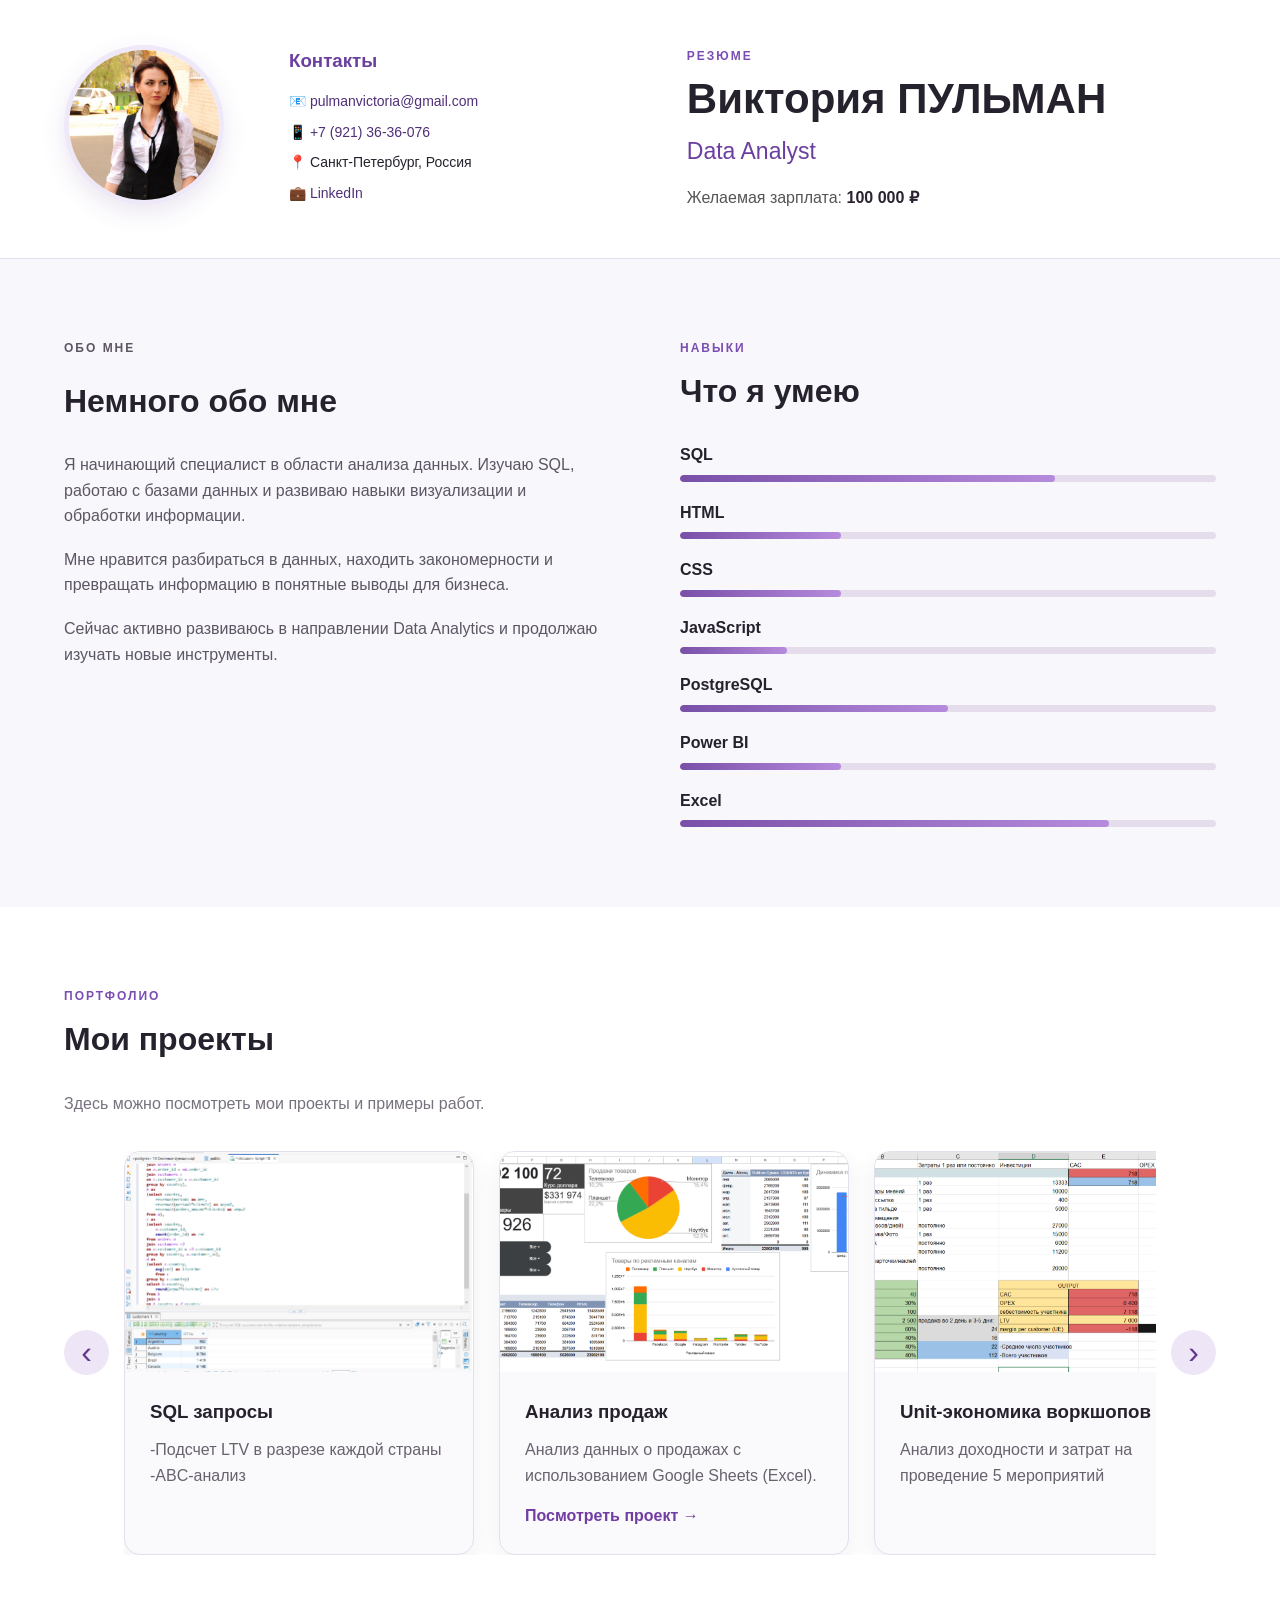
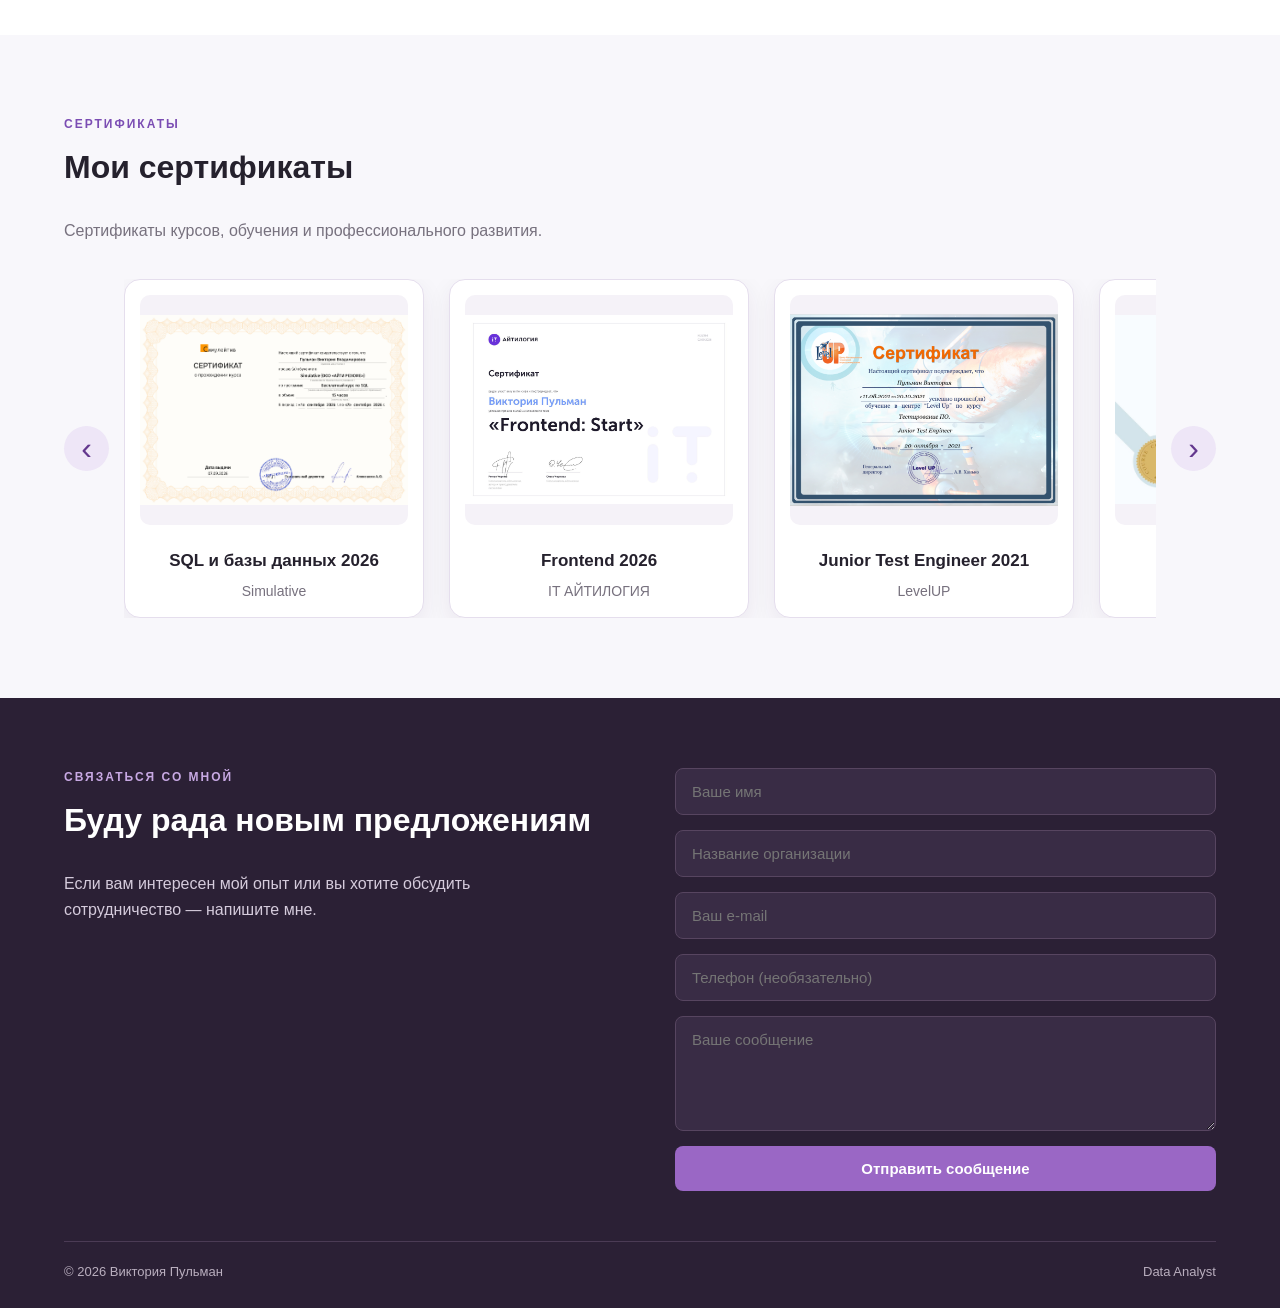
==== index.html @ e67d37b2 "Add files via upload" ====
<!DOCTYPE html>
<html lang="ru">

<head>
    <meta charset="UTF-8">

    <!-- Чтобы сайт нормально отображался на телефоне -->
    <meta name="viewport" content="width=device-width, initial-scale=1.0">

    <title>Моё резюме | Виктория ПУЛЬМАН</title>

    <!-- Подключаем наш CSS-файл -->
    <link rel="stylesheet" href="style.css">


    <!-- Yandex.Metrika counter -->
    <script type="text/javascript">
        (function (m, e, t, r, i, k, a) {
            m[i] = m[i] || function () { (m[i].a = m[i].a || []).push(arguments) };
            m[i].l = 1 * new Date();
            for (var j = 0; j < document.scripts.length; j++) { if (document.scripts[j].src === r) { return; } }
            k = e.createElement(t), a = e.getElementsByTagName(t)[0], k.async = 1, k.src = r, a.parentNode.insertBefore(k, a)
        })(window, document, 'script', 'https://mc.yandex.ru/metrika/tag.js?id=112445713', 'ym');

        ym(112445713, 'init', { ssr: true, webvisor: true, clickmap: true, ecommerce: "dataLayer", referrer: document.referrer, url: location.href, accurateTrackBounce: true, trackLinks: true });
    </script>
    <noscript>
        <div><img src="https://mc.yandex.ru/watch/112445713" style="position:absolute; left:-9999px;" alt="" /></div>
    </noscript>
    <!-- /Yandex.Metrika counter -->



</head>

<body>

    <!-- =====================================================
         ШАПКА САЙТА
         ===================================================== -->

    <header class="header">

        <div class="header-container">

            <!-- ФОТО -->
            <div class="photo-block">

                <!-- ЗАМЕНИ ФАЙЛ "my-photo.jpg" на своё фото -->
                <img src="photo.jpg" alt="Моё фото" class="profile-photo">

            </div>


            <!-- КОНТАКТЫ СЛЕВА -->
            <div class="contacts">

                <h3>Контакты</h3>

                <!-- ЗАМЕНИ на свои данные -->

                <p>
                    📧
                    <a href="mailto:pulmanvictoria@gmail.com">
                        pulmanvictoria@gmail.com
                    </a>
                </p>

                <p>
                    📱
                    <a href="tel:+7213636076">
                        +7 (921) 36-36-076
                    </a>
                </p>

                <p>
                    📍 Санкт-Петербург, Россия
                </p>

                <p>
                    💼
                    <a href="https://www.linkedin.com/in/victoria-pulman-507840236/" target="_blank">
                        LinkedIn
                    </a>
                </p>

            </div>


            <!-- ФИО / ДОЛЖНОСТЬ / ЗАРПЛАТА -->
            <div class="person-info">

                <!-- ЗАМЕНИ НА СВОИ ДАННЫЕ -->

                <p class="label">РЕЗЮМЕ</p>

                <h1>Виктория ПУЛЬМАН</h1>

                <h2>Data Analyst</h2>

                <p class="salary">
                    Желаемая зарплата:
                    <strong>100 000 ₽</strong>
                </p>

            </div>

        </div>

    </header>



    <!-- =====================================================
         БЛОК "ОБО МНЕ + НАВЫКИ"
         ===================================================== -->

    <section class="about-section">

        <div class="section-container">

            <!-- ЛЕВАЯ ЧАСТЬ -->
            <div class="about">

                <p class="section-label">ОБО МНЕ</p>

                <h2>Немного обо мне</h2>

                <!-- ЗАМЕНИ ТЕКСТ НА СВОЙ -->

                <p>
                    Я начинающий специалист в области анализа данных.
                    Изучаю SQL, работаю с базами данных и развиваю
                    навыки визуализации и обработки информации.
                </p>

                <p>
                    Мне нравится разбираться в данных, находить
                    закономерности и превращать информацию в понятные
                    выводы для бизнеса.
                </p>

                <p>
                    Сейчас активно развиваюсь в направлении
                    Data Analytics и продолжаю изучать новые инструменты.
                </p>

            </div>


            <!-- ПРАВАЯ ЧАСТЬ — НАВЫКИ -->
            <div class="skills">

                <p class="section-label">НАВЫКИ</p>

                <h2>Что я умею</h2>

                <div class="skills-list">

                    <!-- Здесь можно добавлять новые навыки -->

                    <div class="skill">
                        <span>SQL</span>
                        <div class="skill-line">
                            <div class="skill-progress sql"></div>
                        </div>
                    </div>

                    <div class="skill">
                        <span>HTML</span>
                        <div class="skill-line">
                            <div class="skill-progress html"></div>
                        </div>
                    </div>

                    <div class="skill">
                        <span>CSS</span>
                        <div class="skill-line">
                            <div class="skill-progress css"></div>
                        </div>
                    </div>

                    <div class="skill">
                        <span>JavaScript</span>
                        <div class="skill-line">
                            <div class="skill-progress js"></div>
                        </div>
                    </div>

                    <div class="skill">
                        <span>PostgreSQL</span>
                        <div class="skill-line">
                            <div class="skill-progress postgres"></div>
                        </div>
                    </div>

                    <div class="skill">
                        <span>Power BI</span>
                        <div class="skill-line">
                            <div class="skill-progress powerbi"></div>
                        </div>
                    </div>

                    <div class="skill">
                        <span>Excel</span>
                        <div class="skill-line">
                            <div class="skill-progress excel"></div>
                        </div>
                    </div>

                </div>

            </div>

        </div>

    </section>



    <!-- =====================================================
         ПРОЕКТЫ И ПОРТФОЛИО
         ===================================================== -->

    <section class="portfolio-section">

        <div class="section-container">

            <p class="section-label">ПОРТФОЛИО</p>

            <h2>Мои проекты</h2>

            <p class="section-description">
                Здесь можно посмотреть мои проекты и примеры работ.
            </p>


            <!-- КОНТЕЙНЕР "ПАРОВОЗИК" -->

            <div class="carousel">

                <!-- Кнопка назад -->
                <button class="carousel-button prev" onclick="moveCarousel('portfolio', -1)">
                    ‹
                </button>


                <!-- Окно с карточками -->

                <div class="carousel-window">

                    <div class="carousel-track" id="portfolio-track">


                        <!-- =========================
                             ПРОЕКТ 0
                             ========================= -->

                        <div class="portfolio-card">
                            <!-- Картинка + лупа -->
                            <div class="portfolio-image-wrapper">
                                <!-- ЗАМЕНИ project1.jpg на свою картинку -->

                                <img src="project/p0.png" alt="Проект 1" class="portfolio-image"
                                    onclick="openGallery('portfolio', 0)">

                                <span class="zoom-icon" aria-hidden="true"> <svg viewBox="0 0 24 24">
                                        <circle cx="10.5" cy="10.5" r="6.5"></circle>
                                        <line x1="16" y1="16" x2="21" y2="21"></line>
                                    </svg> </span>

                            </div>

                            <div class="portfolio-content">

                                <!-- ЗАМЕНИ НАЗВАНИЕ -->

                                <h3>SQL запросы</h3>

                                <!-- ЗАМЕНИ ОПИСАНИЕ -->

                                <p>
                                    -Подсчет LTV в разрезе каждой страны
                                    -ABC-анализ
                                </p>

                                <!-- ЗАМЕНИ ССЫЛКУ 

                                <a href="https://docs.google.com/spreadsheets/d/1Dqr5IG_RH61yx9LAvarC9wrrlHEkzP76l_-qqyMMwNM/edit?usp=sharing"
                                    class="project-link" target="_blank" rel="noopener noreferrer">

                                    Посмотреть проект →
                                </a>-->

                            </div>

                        </div>
                        <!-- =========================
                             ПРОЕКТ 1
                             ========================= -->

                        <div class="portfolio-card">
                            <!-- Картинка + лупа -->
                            <div class="portfolio-image-wrapper">
                                <!-- ЗАМЕНИ project1.jpg на свою картинку -->

                                <img src="project/p1.png" alt="Проект 1" class="portfolio-image"
                                    onclick="openGallery('portfolio', 2)">

                                <span class="zoom-icon" aria-hidden="true"> <svg viewBox="0 0 24 24">
                                        <circle cx="10.5" cy="10.5" r="6.5"></circle>
                                        <line x1="16" y1="16" x2="21" y2="21"></line>
                                    </svg> </span>
                            </div>

                            <div class="portfolio-content">

                                <!-- ЗАМЕНИ НАЗВАНИЕ -->

                                <h3>Анализ продаж</h3>

                                <!-- ЗАМЕНИ ОПИСАНИЕ -->

                                <p>
                                    Анализ данных о продажах с использованием
                                    Google Sheets (Excel).
                                </p>

                                <!-- ЗАМЕНИ ССЫЛКУ -->

                                <a href="https://docs.google.com/spreadsheets/d/1Dqr5IG_RH61yx9LAvarC9wrrlHEkzP76l_-qqyMMwNM/edit?usp=sharing"
                                    class="project-link" target="_blank" rel="noopener noreferrer">

                                    Посмотреть проект →
                                </a>

                            </div>

                        </div>


                        <!-- =========================
                             ПРОЕКТ 2
                             ========================= -->

                        <div class="portfolio-card">
                            <!-- Картинка + лупа -->
                            <div class="portfolio-image-wrapper">
                                <!-- ЗАМЕНИ project1.jpg на свою картинку -->

                                <img src="project/p2.png" alt="Проект 2" class="portfolio-image"
                                    onclick="openGallery('portfolio', 3)">

                                <span class="zoom-icon" aria-hidden="true"> <svg viewBox="0 0 24 24">
                                        <circle cx="10.5" cy="10.5" r="6.5"></circle>
                                        <line x1="16" y1="16" x2="21" y2="21"></line>
                                    </svg> </span>
                            </div>

                            <div class="portfolio-content">

                                <!-- ЗАМЕНИ НАЗВАНИЕ -->

                                <h3>Unit-экономика воркшопов</h3>

                                <!-- ЗАМЕНИ ОПИСАНИЕ -->

                                <p>
                                    Анализ доходности и затрат на проведение 5 мероприятий
                                </p>

                                <!-- ЗАМЕНИ ССЫЛКУ 

                                <a href="#" class="project-link">
                                    Посмотреть проект →
                                </a>-->

                            </div>

                        </div>



                        <!-- =========================
                             ПРОЕКТ 3
                             ========================= -->

                        <div class="portfolio-card">
                            <!-- Картинка + лупа -->
                            <div class="portfolio-image-wrapper">
                                <!-- ЗАМЕНИ project1.jpg на свою картинку -->
                                <img src="project/p3.png" alt="Проект 3" class="portfolio-image"
                                    onclick="openGallery('portfolio', 4)">

                                <span class="zoom-icon" aria-hidden="true"> <svg viewBox="0 0 24 24">
                                        <circle cx="10.5" cy="10.5" r="6.5"></circle>
                                        <line x1="16" y1="16" x2="21" y2="21"></line>
                                    </svg> </span>
                            </div>

                            <div class="portfolio-content">

                                <h3>A/B тестирование</h3>

                                <p>
                                    Проектирование А/Б тестов, направленных на
                                    увеличение доли зарегистрированных пользователей.
                                </p>

                                <!-- ЗАМЕНИ ССЫЛКУ 

                                <a href="#" class="project-link">
                                    Посмотреть проект →
                                </a>-->

                            </div>

                        </div>



                        <!-- =========================
                             ПРОЕКТ 4
                             ========================= -->

                        <div class="portfolio-card">
                            <!-- Картинка + лупа -->
                            <div class="portfolio-image-wrapper">
                                <!-- ЗАМЕНИ project1.jpg на свою картинку -->
                                <img src="project/p4.png" alt="Проект 4" class="portfolio-image"
                                    onclick="openGallery('portfolio', 5)">

                                <span class="zoom-icon" aria-hidden="true"> <svg viewBox="0 0 24 24">
                                        <circle cx="10.5" cy="10.5" r="6.5"></circle>
                                        <line x1="16" y1="16" x2="21" y2="21"></line>
                                    </svg> </span>
                            </div>

                            <div class="portfolio-content">

                                <h3>Маркетинг</h3>

                                <p>
                                    Изучение воронки продаж и поиск "узких мест".
                                </p>

                                <!-- ЗАМЕНИ ССЫЛКУ 

                                <a href="#" class="project-link">
                                    Посмотреть проект →
                                </a>-->

                            </div>

                        </div>

                        <!-- =========================
                             ПРОЕКТ 5
                             ========================= -->

                        <div class="portfolio-card">
                            <!-- Картинка + лупа -->
                            <div class="portfolio-image-wrapper">
                                <!-- ЗАМЕНИ project1.jpg на свою картинку -->
                                <img src="project/p5.png" alt="Проект 5" class="portfolio-image"
                                    onclick="openGallery('portfolio', 6)">

                                <span class="zoom-icon" aria-hidden="true"> <svg viewBox="0 0 24 24">
                                        <circle cx="10.5" cy="10.5" r="6.5"></circle>
                                        <line x1="16" y1="16" x2="21" y2="21"></line>
                                    </svg> </span>
                            </div>

                            <div class="portfolio-content">

                                <h3>Дашборд</h3>

                                <p>
                                    Визуализация данных и создание
                                    аналитического отчёта в Excel.
                                </p>

                                <!-- ЗАМЕНИ ССЫЛКУ 

                                <a href="#" class="project-link">
                                    Посмотреть проект →
                                </a>-->

                            </div>

                        </div>


                    </div>

                </div>


                <!-- Кнопка вперёд -->

                <button class="carousel-button next" onclick="moveCarousel('portfolio', 1)">
                    ›
                </button>

            </div>

        </div>

    </section>



    <!-- =====================================================
         СЕРТИФИКАТЫ
         ===================================================== -->

    <section class="certificates-section">

        <div class="section-container">

            <p class="section-label">СЕРТИФИКАТЫ</p>

            <h2>Мои сертификаты</h2>

            <p class="section-description">
                Сертификаты курсов, обучения и профессионального развития.
            </p>


            <!-- ПАРОВОЗИК СЕРТИФИКАТОВ -->

            <div class="carousel">

                <button class="carousel-button prev" onclick="moveCarousel('certificates', -1)">
                    ‹
                </button>


                <div class="carousel-window">

                    <div class="carousel-track" id="certificates-track">


                        <!-- =========================
                             СЕРТИФИКАТ 1
                             ========================= -->

                        <div class="certificate-card">
                            <!-- Картинка + лупа -->
                            <div class="portfolio-image-wrapper">
                                <!-- ЗАМЕНИ certificate1.jpg -->

                                <img src="images/SQLsim.jpg" alt="Сертификат 1" class="certificate-image"
                                    onclick="openGallery('certificates', 0)">

                                <span class="zoom-icon" aria-hidden="true"> <svg viewBox="0 0 24 24">
                                        <circle cx="10.5" cy="10.5" r="6.5"></circle>
                                        <line x1="16" y1="16" x2="21" y2="21"></line>
                                    </svg> </span>
                            </div>

                            <!-- ЗАМЕНИ НАЗВАНИЕ -->

                            <h3>SQL и базы данных 2026</h3>

                            <!-- ЗАМЕНИ ОПИСАНИЕ -->

                            <p>
                                Simulative
                            </p>

                        </div>



                        <!-- =========================
                             СЕРТИФИКАТ 2
                             ========================= -->

                        <div class="certificate-card">
                            <!-- Картинка + лупа -->
                            <div class="portfolio-image-wrapper">
                                <img src="images/it.jpg" alt="Сертификат 2" class="certificate-image"
                                    onclick="openGallery('certificates', 1)">

                                <span class="zoom-icon" aria-hidden="true"> <svg viewBox="0 0 24 24">
                                        <circle cx="10.5" cy="10.5" r="6.5"></circle>
                                        <line x1="16" y1="16" x2="21" y2="21"></line>
                                    </svg> </span>
                            </div>

                            <h3>Frontend 2026</h3>

                            <p>
                                IT АЙТИЛОГИЯ
                            </p>

                        </div>



                        <!-- =========================
                             СЕРТИФИКАТ 3
                             ========================= -->

                        <div class="certificate-card">
                            <!-- Картинка + лупа -->
                            <div class="portfolio-image-wrapper">
                                <img src="images/jte.jpg" alt="Сертификат 3" class="certificate-image"
                                    onclick="openGallery('certificates', 2)">

                                <span class="zoom-icon" aria-hidden="true"> <svg viewBox="0 0 24 24">
                                        <circle cx="10.5" cy="10.5" r="6.5"></circle>
                                        <line x1="16" y1="16" x2="21" y2="21"></line>
                                    </svg> </span>
                            </div>

                            <h3>Junior Test Engineer 2021</h3>

                            <p>
                                LevelUP
                            </p>

                        </div>


                        <!-- =========================
                             СЕРТИФИКАТ 4
                             ========================= -->

                        <div class="certificate-card">
                            <!-- Картинка + лупа -->
                            <div class="portfolio-image-wrapper">
                                <img src="images/PYTHONsolo.jpg" alt="Сертификат 4" class="certificate-image"
                                    onclick="openGallery('certificates', 3)">

                                <span class="zoom-icon" aria-hidden="true"> <svg viewBox="0 0 24 24">
                                        <circle cx="10.5" cy="10.5" r="6.5"></circle>
                                        <line x1="16" y1="16" x2="21" y2="21"></line>
                                    </svg> </span>
                            </div>

                            <h3>Python Core 2021</h3>

                            <p>
                                Sololearn
                            </p>

                        </div>

                        <!-- =========================
                             СЕРТИФИКАТ 5
                             ========================= -->

                        <div class="certificate-card">
                            <!-- Картинка + лупа -->
                            <div class="portfolio-image-wrapper">
                                <img src="images/iPYTHONsolo.jpg" alt="Сертификат 5" class="certificate-image"
                                    onclick="openGallery('certificates', 4)">

                                <span class="zoom-icon" aria-hidden="true"> <svg viewBox="0 0 24 24">
                                        <circle cx="10.5" cy="10.5" r="6.5"></circle>
                                        <line x1="16" y1="16" x2="21" y2="21"></line>
                                    </svg> </span>
                            </div>

                            <h3>Python 2026</h3>

                            <p>
                                Sololearn
                            </p>

                        </div>

                        <!-- =========================
                             СЕРТИФИКАТ 6
                             ========================= -->

                        <div class="certificate-card">
                            <!-- Картинка + лупа -->
                            <div class="portfolio-image-wrapper">
                                <img src="images/iSQLsolo.jpg" alt="Сертификат 6" class="certificate-image"
                                    onclick="openGallery('certificates', 5)">

                                <span class="zoom-icon" aria-hidden="true"> <svg viewBox="0 0 24 24">
                                        <circle cx="10.5" cy="10.5" r="6.5"></circle>
                                        <line x1="16" y1="16" x2="21" y2="21"></line>
                                    </svg> </span>
                            </div>

                            <h3>SQL 2026</h3>

                            <p>
                                Sololearn
                            </p>

                        </div>

                        <!-- =========================
                             СЕРТИФИКАТ 7
                             ========================= -->

                        <div class="certificate-card">
                            <div class="portfolio-image-wrapper">
                                <img src="images/SQLsolo.jpg" alt="Сертификат 7" class="certificate-image"
                                    onclick="openGallery('certificates', 6)">

                                <span class="zoom-icon" aria-hidden="true"> <svg viewBox="0 0 24 24">
                                        <circle cx="10.5" cy="10.5" r="6.5"></circle>
                                        <line x1="16" y1="16" x2="21" y2="21"></line>
                                    </svg> </span>
                            </div>

                            <h3>SQL 2020</h3>

                            <p>
                                Sololearn
                            </p>

                        </div>

                        <!-- =========================
                             СЕРТИФИКАТ 8
                             ========================= -->

                        <div class="certificate-card">
                            <!-- Картинка + лупа -->
                            <div class="portfolio-image-wrapper">
                                <img src="images/HTMLsolo.jpg" alt="Сертификат 8" class="certificate-image"
                                    onclick="openGallery('certificates', 7)">

                                <span class="zoom-icon" aria-hidden="true"> <svg viewBox="0 0 24 24">
                                        <circle cx="10.5" cy="10.5" r="6.5"></circle>
                                        <line x1="16" y1="16" x2="21" y2="21"></line>
                                    </svg> </span>
                            </div>

                            <h3>HTML 2019</h3>

                            <p>
                                Sololearn
                            </p>

                        </div>

                        <!-- =========================
                             СЕРТИФИКАТ 9
                             ========================= -->

                        <div class="certificate-card">
                            <!-- Картинка + лупа -->
                            <div class="portfolio-image-wrapper">
                                <img src="images/CSSsolo.jpg" alt="Сертификат 9" class="certificate-image"
                                    onclick="openGallery('certificates', 8)">

                                <span class="zoom-icon" aria-hidden="true"> <svg viewBox="0 0 24 24">
                                        <circle cx="10.5" cy="10.5" r="6.5"></circle>
                                        <line x1="16" y1="16" x2="21" y2="21"></line>
                                    </svg> </span>
                            </div>

                            <h3>CSS 2019</h3>

                            <p>
                                Sololearn
                            </p>

                        </div>
                        <!-- =========================
                             СЕРТИФИКАТ 10
                             ========================= -->

                        <div class="certificate-card">
                            <!-- Картинка + лупа -->
                            <div class="portfolio-image-wrapper">
                                <img src="images/JSsolo.jpg" alt="Сертификат 10" class="certificate-image"
                                    onclick="openGallery('certificates', 9)">

                                <span class="zoom-icon" aria-hidden="true"> <svg viewBox="0 0 24 24">
                                        <circle cx="10.5" cy="10.5" r="6.5"></circle>
                                        <line x1="16" y1="16" x2="21" y2="21"></line>
                                    </svg> </span>
                            </div>

                            <h3>Java Script 2020</h3>

                            <p>
                                Sololearn
                            </p>

                        </div>


                    </div>

                </div>


                <button class="carousel-button next" onclick="moveCarousel('certificates', 1)">
                    ›
                </button>

            </div>

        </div>

    </section>



    <!-- =====================================================
         ПОЛНОЭКРАННАЯ ГАЛЕРЕЯ
         ===================================================== -->

    <div class="lightbox" id="lightbox">

        <!-- Кнопка закрытия -->

        <button class="lightbox-close" onclick="closeGallery()">
            ×
        </button>


        <!-- Предыдущая картинка -->

        <button class="lightbox-arrow lightbox-prev" onclick="changeGalleryImage(-1)">
            ‹
        </button>


        <!-- Большая картинка -->

        <img id="lightbox-image" src="" alt="Просмотр изображения">


        <!-- Следующая картинка -->

        <button class="lightbox-arrow lightbox-next" onclick="changeGalleryImage(1)">
            ›
        </button>

    </div>



    <!-- =====================================================
         FOOTER / ОБРАТНАЯ СВЯЗЬ
         ===================================================== -->

    <footer class="footer">

        <div class="section-container">

            <div class="footer-content">

                <div>

                    <p class="section-label">
                        СВЯЗАТЬСЯ СО МНОЙ
                    </p>

                    <h2>
                        Буду рада новым предложениям
                    </h2>

                    <p>
                        Если вам интересен мой опыт или вы хотите
                        обсудить сотрудничество — напишите мне.
                    </p>

                </div>


                <!-- ФОРМА -->

                <form class="contact-form" onsubmit="sendMessage(event)">

                    <!-- ЗАМЕНИ placeholder при необходимости -->

                    <input type="text" id="name" placeholder="Ваше имя" required>

                    <input type="text" id="organization" placeholder="Название организации" required>

                    <input type="email" id="email" placeholder="Ваш e-mail" required>

                    <!-- Телефон — необязательное поле -->
                    <input type="tel" id="phone" placeholder="Телефон (необязательно)">

                    <textarea id="message" placeholder="Ваше сообщение" rows="5" required></textarea>

                    <button type="submit">
                        Отправить сообщение
                    </button>

                </form>

            </div>


            <div class="footer-bottom">

                <!-- ЗАМЕНИ ИМЯ -->

                <p>
                    © 2026 Виктория Пульман
                </p>

                <p>
                    Data Analyst
                </p>

            </div>

        </div>

    </footer>


    <!-- Подключаем JavaScript -->
    <script src="script.js"></script>

</body>

</html>
---- style.css ----
/* =========================================================
   ОСНОВНЫЕ НАСТРОЙКИ
   ========================================================= */

* {
    box-sizing: border-box;
    margin: 0;
    padding: 0;
}

html {
    scroll-behavior: smooth;
}

body {
    font-family: Arial, Helvetica, sans-serif;
    background: #f8f7fb;
    color: #25212d;
    line-height: 1.6;
}


/* =========================================================
   ОБЩИЕ КОНТЕЙНЕРЫ
   ========================================================= */

.section-container,
.header-container {
    width: 90%;
    max-width: 1200px;
    margin: 0 auto;
}


/* =========================================================
   ШАПКА
   ========================================================= */

.header {
    background: white;
    border-bottom: 1px solid #e7e1ef;
    padding: 45px 0;
}

.header-container {
    display: grid;

    /*
       1 колонка — фото
       2 колонка — контакты
       3 колонка — ФИО и должность
    */

    grid-template-columns: 180px 1fr 1.5fr;

    gap: 45px;

    align-items: center;
}


/* ФОТО */

.profile-photo {
    width: 160px;
    height: 160px;

    object-fit: cover;

    border-radius: 50%;

    border: 5px solid #eee8f8;

    box-shadow: 0 8px 25px rgba(90, 50, 130, 0.12);
}


/* КОНТАКТЫ */

.contacts h3 {
    margin-bottom: 15px;
    color: #6b3fa0;
}

.contacts p {
    margin-bottom: 8px;
    font-size: 14px;
}

.contacts a {
    color: #503078;
    text-decoration: none;
}

.contacts a:hover {
    text-decoration: underline;
}


/* ИНФОРМАЦИЯ О ЧЕЛОВЕКЕ */

.label,
.section-label {
    color: #7b4db3;
    font-size: 12px;
    font-weight: bold;
    letter-spacing: 2px;
    margin-bottom: 8px;
}

.person-info h1 {
    font-size: 42px;
    line-height: 1.15;
    margin-bottom: 10px;
}

.person-info h2 {
    color: #6b3fa0;
    font-size: 23px;
    font-weight: normal;
    margin-bottom: 15px;
}

.salary {
    color: #555;
}

.salary strong {
    color: #292230;
}



/* =========================================================
   БЛОК "ОБО МНЕ"
   ========================================================= */

.about-section {
    padding: 80px 0;
    background: #f8f7fb;
}

.about-section .section-container {
    display: grid;

    /* Две равные колонки */

    grid-template-columns: 1fr 1fr;

    gap: 80px;
}

.about h2,
.skills h2,
.portfolio-section h2,
.certificates-section h2,
.footer h2 {
    font-size: 32px;
    margin-bottom: 25px;
}

.about p {
    color: #5c5664;
    margin-bottom: 18px;
}


/* =========================================================
   НАВЫКИ
   ========================================================= */

.skills-list {
    display: flex;
    flex-direction: column;
    gap: 18px;
}

.skill {
    font-weight: bold;
}

.skill-line {
    height: 7px;
    background: #e5ddec;
    border-radius: 10px;
    margin-top: 7px;
    overflow: hidden;
}

.skill-progress {
    height: 100%;
    border-radius: 10px;

    /*
       Здесь можно менять уровень навыка.

       Например:
       width: 90%;
       width: 70%;
       width: 50%;
    */

    background: linear-gradient(90deg,
            #7950a8,
            #b68bdd);
}


/* Уровень каждого навыка */

.skill-progress.sql {
    width: 70%;
}

.skill-progress.html {
    width: 30%;
}

.skill-progress.css {
    width: 30%;
}

.skill-progress.js {
    width: 20%;
}

.skill-progress.postgres {
    width: 50%;
}

.skill-progress.powerbi {
    width: 30%;
}

.skill-progress.excel {
    width: 80%;
}



/* =========================================================
   ПОРТФОЛИО
   ========================================================= */

.portfolio-section {
    padding: 80px 0;
    background: white;
}

.section-description {
    color: #77717e;
    margin-bottom: 35px;
}


/* =========================================================
   ОБЩИЙ КАРУСЕЛЬ / "ПАРОВОЗИК"
   ========================================================= */

.carousel {
    display: flex;
    align-items: center;
    gap: 15px;
}


/* Окно, через которое смотрим на карточки */

.carousel-window {
    overflow: hidden;
    width: 100%;
}


/* Лента карточек */

.carousel-track {
    display: flex;
    gap: 25px;

    transition: transform 0.4s ease;
}


/* Кнопки */

.carousel-button {
    flex-shrink: 0;

    width: 45px;
    height: 45px;

    border: none;
    border-radius: 50%;

    background: #eee6f7;

    color: #63378e;

    font-size: 32px;

    cursor: pointer;

    transition: 0.2s;
}

.carousel-button:hover {
    background: #d9c8eb;
    transform: scale(1.05);
}


/* =========================================================
   КАРТОЧКИ ПРОЕКТОВ
   ========================================================= */

.portfolio-card {
    min-width: 350px;

    background: #faf9fc;

    border: 1px solid #e5deed;

    border-radius: 16px;

    overflow: hidden;

    box-shadow: 0 8px 25px rgba(50, 30, 70, 0.07);
}


.portfolio-image {
    width: 100%;
    height: 220px;

    object-fit: cover;

    display: block;

    cursor: pointer;
}


.portfolio-content {
    padding: 25px;
}

.portfolio-content h3 {
    margin-bottom: 10px;
}

.portfolio-content p {
    color: #68626e;
    margin-bottom: 15px;
}

.project-link {
    color: #713da2;
    text-decoration: none;
    font-weight: bold;
}

.project-link:hover {
    text-decoration: underline;
}



/* =========================================================
   СЕРТИФИКАТЫ
   ========================================================= */

.certificates-section {
    padding: 80px 0;

    background: #f8f7fb;
}


.certificate-card {
    min-width: 300px;

    background: white;

    border: 1px solid #e5deed;

    border-radius: 16px;

    padding: 15px;

    text-align: center;

    box-shadow: 0 8px 25px rgba(50, 30, 70, 0.07);
}


.certificate-image {
    width: 100%;
    height: 230px;

    object-fit: contain;

    cursor: pointer;

    background: #f5f2f8;

    border-radius: 10px;

    margin-bottom: 15px;
}


.certificate-card h3 {
    font-size: 17px;
    margin-bottom: 5px;
}


.certificate-card p {
    color: #77717e;
    font-size: 14px;
}



/* =========================================================
   ПОЛНОЭКРАННЫЙ ПРОСМОТР
   ========================================================= */

.lightbox {
    position: fixed;

    top: 0;
    left: 0;

    width: 100%;
    height: 100%;

    background: rgba(20, 15, 25, 0.95);

    display: none;

    align-items: center;
    justify-content: center;

    z-index: 1000;
}


/* Когда галерея открыта */

.lightbox.active {
    display: flex;
}


#lightbox-image {
    max-width: 80%;
    max-height: 85%;

    object-fit: contain;

    border-radius: 8px;

    box-shadow: 0 10px 40px rgba(0, 0, 0, 0.4);
}


/* Кнопка закрытия */

.lightbox-close {
    position: absolute;

    top: 20px;
    right: 30px;

    border: none;
    background: none;

    color: white;

    font-size: 45px;

    cursor: pointer;
}


/* Стрелки */

.lightbox-arrow {
    position: absolute;

    top: 50%;

    transform: translateY(-50%);

    border: none;
    background: rgba(255, 255, 255, 0.1);

    color: white;

    width: 55px;
    height: 70px;

    font-size: 45px;

    cursor: pointer;

    border-radius: 10px;
}

.lightbox-arrow:hover {
    background: rgba(255, 255, 255, 0.2);
}


.lightbox-prev {
    left: 25px;
}

.lightbox-next {
    right: 25px;
}



/* =========================================================
   FOOTER
   ========================================================= */

.footer {
    background: #2b2035;

    color: white;

    padding: 70px 0 25px;
}


.footer .section-label {
    color: #c8a9e4;
}


.footer h2 {
    max-width: 550px;
}


.footer-content {
    display: grid;

    grid-template-columns: 1fr 1fr;

    gap: 70px;

    align-items: start;
}


.footer-content>div>p:not(.section-label) {
    color: #d5cbdc;
    max-width: 500px;
}



/* =========================================================
   ФОРМА
   ========================================================= */

.contact-form {
    display: flex;
    position: relative;
    flex-direction: column;

    gap: 15px;
}


.contact-form input,
.contact-form textarea {
    width: 100%;

    padding: 14px 16px;

    border: 1px solid #574560;

    border-radius: 8px;

    background: #392c45;

    color: white;

    font-family: inherit;

    font-size: 15px;

    outline: none;
}


.contact-form input:focus,
.contact-form textarea:focus {
    border-color: #b48bd3;
}


.contact-form button {
    padding: 14px 20px;

    border: none;

    border-radius: 8px;

    background: #9a67c5;

    color: white;

    font-weight: bold;

    font-size: 15px;

    cursor: pointer;

    transition: 0.2s;
}


.contact-form button:hover {
    background: #b17bdc;
}


/* =========================================================
   НИЖНЯЯ ЧАСТЬ FOOTER
   ========================================================= */

.footer-bottom {
    display: flex;

    justify-content: space-between;

    border-top: 1px solid #4b3b55;

    margin-top: 50px;

    padding-top: 20px;

    color: #b9aebe;

    font-size: 13px;
}



/* =========================================================
   МОБИЛЬНАЯ ВЕРСИЯ
   ========================================================= */

@media (max-width: 800px) {

    .header-container {
        grid-template-columns: 1fr;

        text-align: center;

        gap: 25px;
    }

    .photo-block {
        display: flex;
        justify-content: center;
    }

    .person-info h1 {
        font-size: 34px;
    }


    .about-section .section-container {
        grid-template-columns: 1fr;

        gap: 50px;
    }


    .footer-content {
        grid-template-columns: 1fr;

        gap: 40px;
    }


    .portfolio-card {
        min-width: 280px;
    }


    .certificate-card {
        min-width: 260px;
    }


    #lightbox-image {
        max-width: 90%;
        max-height: 75%;
    }

}

/* ========================================
   ОКНО «СООБЩЕНИЕ ПРИНЯТО»
   ======================================== */

.success-modal {
    position: fixed;
    inset: 0;

    display: flex;
    justify-content: center;
    align-items: center;

    background: rgba(30, 20, 50, 0.45);

    backdrop-filter: blur(6px);

    z-index: 9999;

    animation: modalFadeIn 0.25s ease;
}


.success-modal-content {
    position: relative;

    width: min(420px, 90%);

    padding: 40px 35px;

    background: #ffffff;

    border-radius: 24px;

    text-align: center;

    box-shadow: 0 20px 60px rgba(80, 50, 120, 0.25);

    border: 1px solid rgba(120, 80, 180, 0.15);

    animation: modalScaleIn 0.3s ease;
}


/* Галочка */
.success-icon {
    width: 64px;
    height: 64px;

    margin: 0 auto 20px;

    display: flex;
    align-items: center;
    justify-content: center;

    border-radius: 50%;

    background: #f0e9ff;

    color: #7046b8;

    font-size: 32px;
    font-weight: bold;
}


/* Заголовок */
.success-modal-content h2 {
    margin: 0 0 10px;

    color: #302044;

    font-size: 26px;
}


/* Имя */
.success-modal-content p {
    margin: 8px 0;

    color: #4c3c5f;

    font-size: 17px;
}


/* Основной текст */
.success-modal-content .success-text {
    margin: 15px auto 25px;

    max-width: 320px;

    color: #777080;

    font-size: 15px;

    line-height: 1.6;
}


/* Кнопка */
.success-button {
    padding: 12px 30px;

    border: none;
    border-radius: 12px;

    background: #7046b8;

    color: white;

    font-size: 15px;
    font-weight: 600;

    cursor: pointer;

    transition: 0.2s;
}


.success-button:hover {
    background: #5d389d;

    transform: translateY(-2px);
}


/* Крестик */
.success-close {
    position: absolute;

    top: 15px;
    right: 18px;

    width: 35px;
    height: 35px;

    border: none;

    background: transparent;

    color: #8d8299;

    font-size: 28px;

    cursor: pointer;

    line-height: 1;
}


.success-close:hover {
    color: #7046b8;
}


/* Анимация появления */
@keyframes modalFadeIn {
    from {
        opacity: 0;
    }

    to {
        opacity: 1;
    }
}


@keyframes modalScaleIn {
    from {
        opacity: 0;
        transform: scale(0.9) translateY(10px);
    }

    to {
        opacity: 1;
        transform: scale(1) translateY(0);
    }
}

/* ========================================
   ИНДИКАТОР ОТПРАВКИ ФОРМЫ
   ======================================== */

.form-loader {
    position: fixed;
    inset: 0;

    display: flex;
    align-items: center;
    justify-content: center;

    background: rgba(255, 255, 255, 0.45);

    backdrop-filter: blur(2px);

    z-index: 9998;

    animation: loaderFadeIn 0.25s ease;
}


/* Большая буква P */
.loader-letter {
    font-family: Georgia, "Times New Roman", serif;

    font-size: 110px;
    font-weight: 600;

    color: rgba(112, 70, 184, 0.22);

    text-shadow:
        0 0 25px rgba(112, 70, 184, 0.12);

    animation: loaderSpin 1.8s linear infinite;
}


/* Плавное вращение */
@keyframes loaderSpin {

    from {
        transform: rotate(0deg);
    }

    to {
        transform: rotate(360deg);
    }
}


/* Плавное появление */
@keyframes loaderFadeIn {

    from {
        opacity: 0;
    }

    to {
        opacity: 1;
    }
}


/*зум-иконка на карточках портфолио*/
.portfolio-image-wrapper {
    position: relative;
    width: 100%;
}

.portfolio-image-wrapper .portfolio-image {
    display: block;
    width: 100%;
    cursor: pointer;
}

.zoom-icon {
    position: absolute;
    top: 50%;
    left: 50%;

    width: 52px;
    height: 52px;

    display: flex;
    align-items: center;
    justify-content: center;

    transform: translate(-50%, -50%) scale(0.7);

    opacity: 0;

    border-radius: 50%;

    background: rgba(110, 60, 190, 0.35);

    box-shadow:
        0 0 20px rgba(150, 80, 255, 0.35);

    backdrop-filter: blur(3px);

    transition: 0.25s ease;

    pointer-events: none;
}

.zoom-icon svg {
    width: 28px;
    height: 28px;

    fill: none;
    stroke: white;
    stroke-width: 2.8;
    stroke-linecap: round;

    filter: drop-shadow(0 2px 4px rgba(0,0,0,0.45));
}

.portfolio-image-wrapper:hover .zoom-icon {
    opacity: 1;
    transform: translate(-50%, -50%) scale(1);
}
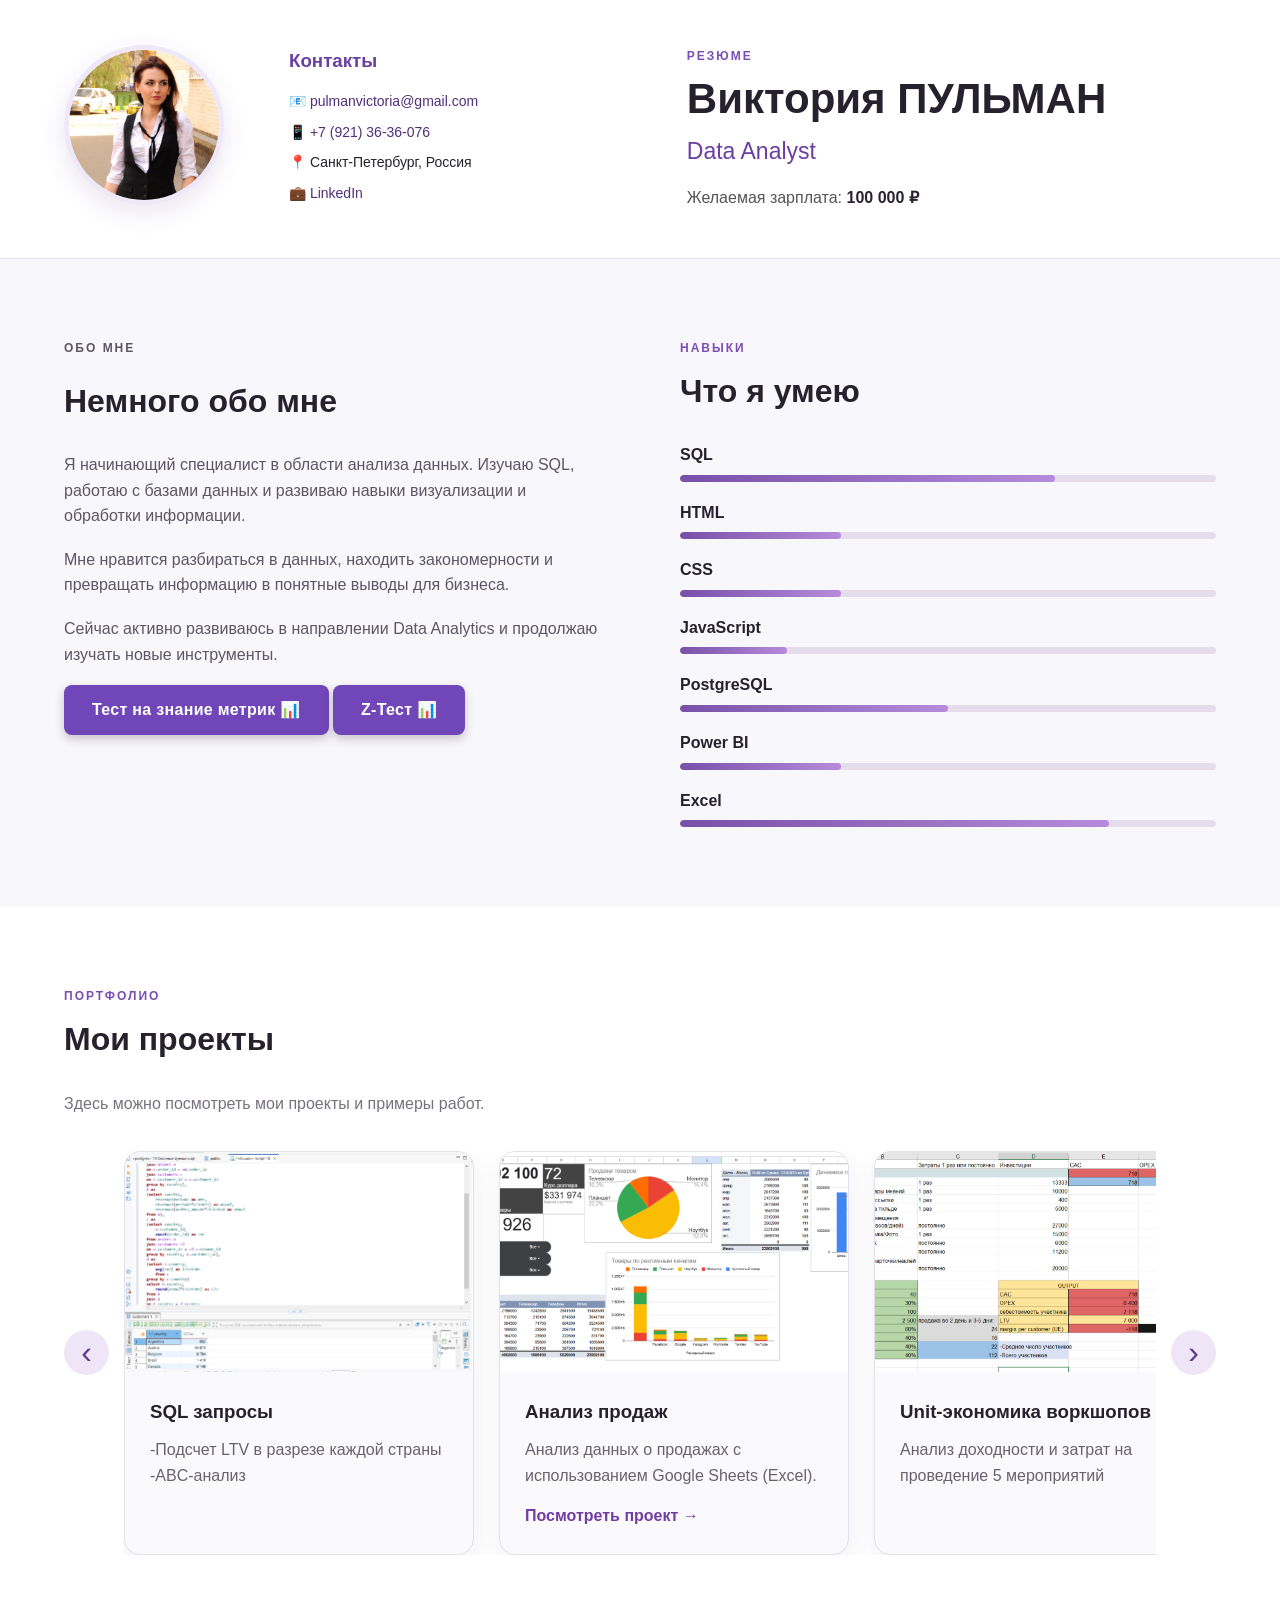
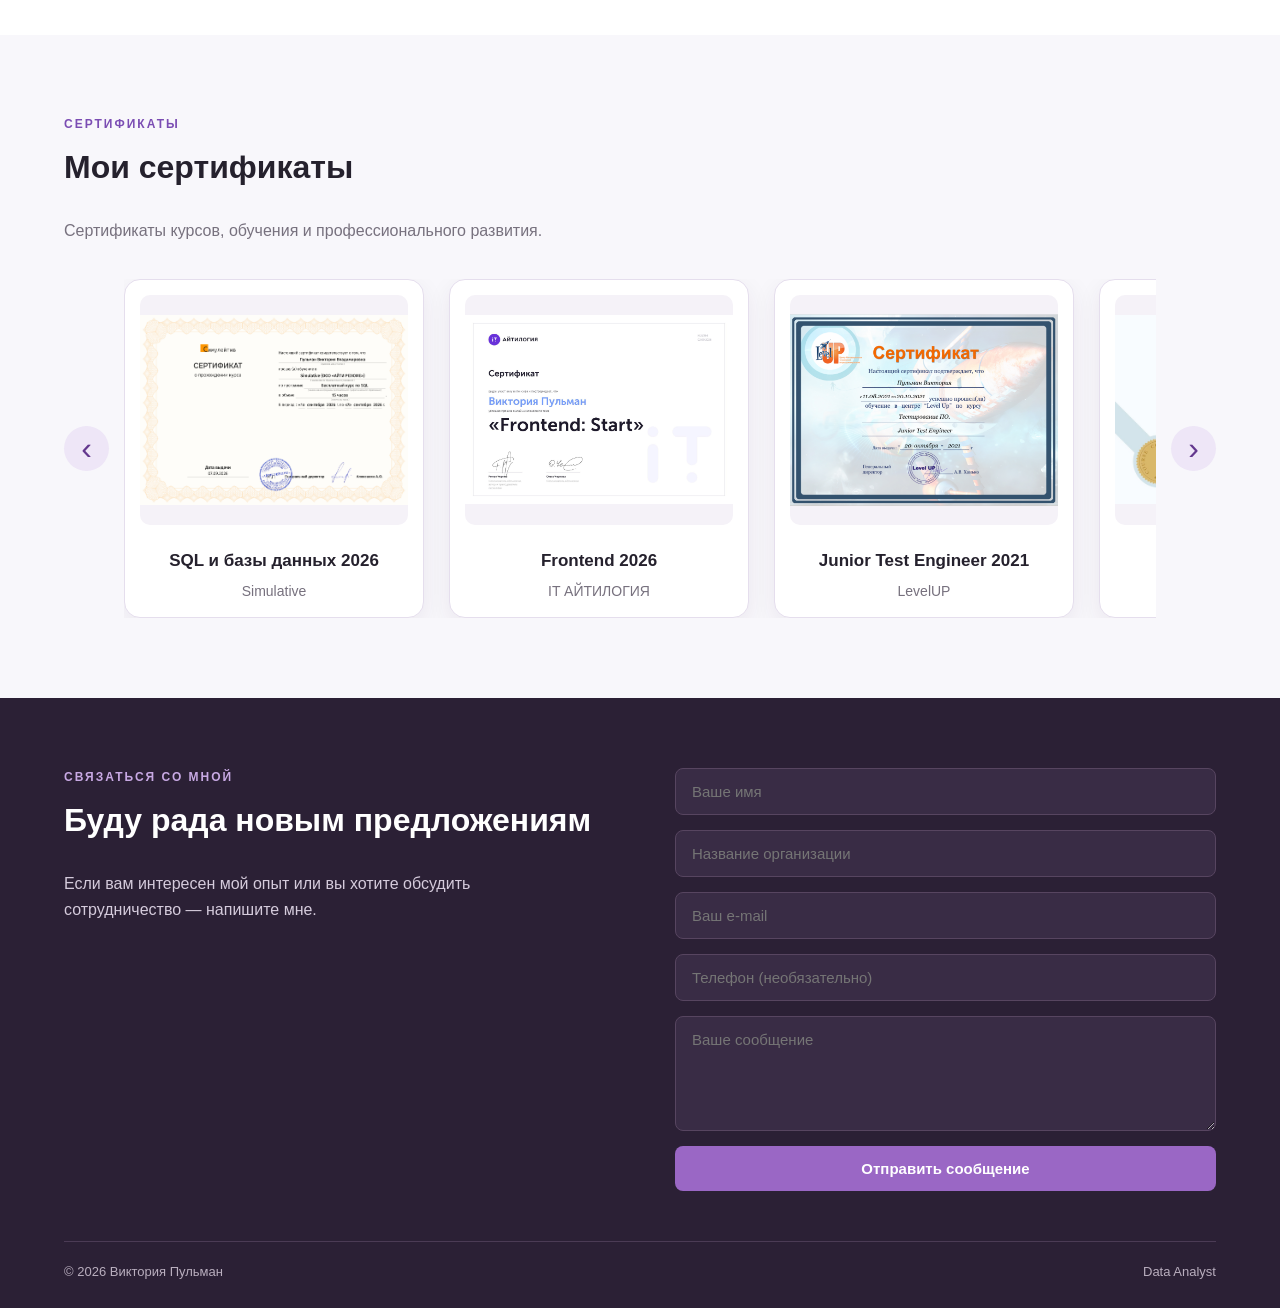
==== commit 07bb20e3: "Add files via upload" ====
--- a/index.html
+++ b/index.html
@@ -87,6 +87,9 @@
             </div>
 
 
+
+
+
             <!-- ФИО / ДОЛЖНОСТЬ / ЗАРПЛАТА -->
             <div class="person-info">
 
@@ -145,6 +148,16 @@
                     Data Analytics и продолжаю изучать новые инструменты.
                 </p>
 
+                <!-- Кнопка вызова аналитического теста -->
+                <a href="test.html" target="_blank" class="btn-analytics-test">
+                    Тест на знание метрик 📊
+                </a>
+
+                <!-- Кнопка вызова z-теста -->
+                <a href="ztest/index.html" target="_blank" class="btn-analytics-test">
+                    Z-Тест 📊
+                </a>
+
             </div>
 
 
@@ -489,7 +502,74 @@
                             </div>
 
                         </div>
-
+                        <!-- =========================
+                             ПРОЕКТ 6
+                             ========================= -->
+
+                        <div class="portfolio-card">
+                            <!-- Картинка + лупа -->
+                            <div class="portfolio-image-wrapper">
+                                <!-- ЗАМЕНИ project1.jpg на свою картинку -->
+                                <img src="project/p6.png" alt="Проект 6" class="portfolio-image"
+                                    onclick="openGallery('portfolio', 7)">
+
+                                <span class="zoom-icon" aria-hidden="true"> <svg viewBox="0 0 24 24">
+                                        <circle cx="10.5" cy="10.5" r="6.5"></circle>
+                                        <line x1="16" y1="16" x2="21" y2="21"></line>
+                                    </svg> </span>
+                            </div>
+
+                            <div class="portfolio-content">
+
+                                <h3>Тест на знание метрик</h3>
+
+                                <p>
+                                    Онлайн тест на знание метрик и аналитических показателей.
+                                </p>
+
+                                <!-- ЗАМЕНИ ССЫЛКУ -->
+
+                                <a href="test.html" class="project-link">
+                                    Посмотреть проект →
+                                </a>
+
+                            </div>
+
+                        </div>
+                        <!-- =========================
+                             ПРОЕКТ 6
+                             ========================= -->
+
+                        <div class="portfolio-card">
+                            <!-- Картинка + лупа -->
+                            <div class="portfolio-image-wrapper">
+                                <!-- ЗАМЕНИ project1.jpg на свою картинку -->
+                                <img src="project/p7.png" alt="Проект 6" class="portfolio-image"
+                                    onclick="openGallery('portfolio', 7)">
+
+                                <span class="zoom-icon" aria-hidden="true"> <svg viewBox="0 0 24 24">
+                                        <circle cx="10.5" cy="10.5" r="6.5"></circle>
+                                        <line x1="16" y1="16" x2="21" y2="21"></line>
+                                    </svg> </span>
+                            </div>
+
+                            <div class="portfolio-content">
+
+                                <h3>Zтест</h3>
+
+                                <p>
+                                    Онлайн калькулятор для расчета Z-статистики.
+                                </p>
+
+                                <!-- ЗАМЕНИ ССЫЛКУ -->
+
+                                <a href="ztest/index.html" class="project-link">
+                                    Посмотреть проект →
+                                </a>
+
+                            </div>
+
+                        </div>
 
                     </div>
 
--- a/style.css
+++ b/style.css
@@ -1003,10 +1003,61 @@
     stroke-width: 2.8;
     stroke-linecap: round;
 
-    filter: drop-shadow(0 2px 4px rgba(0,0,0,0.45));
+    filter: drop-shadow(0 2px 4px rgba(0, 0, 0, 0.45));
 }
 
 .portfolio-image-wrapper:hover .zoom-icon {
     opacity: 1;
     transform: translate(-50%, -50%) scale(1);
+}
+
+/* Кнопка аналитического теста в фирменной палитре */
+.btn-analytics-test {
+    display: inline-block;
+    background-color: #7046b8;
+    padding: 12px 28px !important; 
+    /* Основной яркий фиолетовый */
+    color: #ffffff !important;
+    /* Строго белый текст */
+    text-decoration: none !important;
+    /* Отменяем стандартное подчеркивание ссылки */
+    font-size: 16px;
+    font-weight: 600;
+    letter-spacing: 0.3px;
+    border-radius: 8px;
+    text-align: center;
+    cursor: pointer;
+    transition: background-color 0.25s ease, transform 0.2s ease, box-shadow 0.25s ease;
+    /* Мягкая тень с использованием вашего самого темного цвета #392c45 */
+    box-shadow: 0 4px 10px rgba(57, 44, 69, 0.25);
+    font-family: -apple-system, BlinkMacSystemFont, "Segoe UI", Roboto, sans-serif;
+   
+}
+
+/* Состояние при наведении курсора */
+.btn-analytics-test:hover {
+    background-color: #574560;
+    /* Переход в глубокий приглушенный оттенок */
+    transform: translateY(-2px);
+    /* Кнопка изящно приподнимается */
+    box-shadow: 0 8px 16px rgba(57, 44, 69, 0.4);
+    /* Тень становится объемнее */
+}
+
+/* Состояние при самом клике (нажатии) */
+.btn-analytics-test:active {
+    transform: translateY(0);
+    /* Эффект продавливания кнопки */
+    box-shadow: 0 2px 4px rgba(57, 44, 69, 0.2);
+
+}
+
+/* Адаптивность: на мобильных экранах кнопка растянется во всю ширину */
+@media (max-width: 576px) {
+    .btn-analytics-test {
+        display: block;
+        width: 100%;
+        box-sizing: border-box;
+        padding: 16px 20px;
+    }
 }
